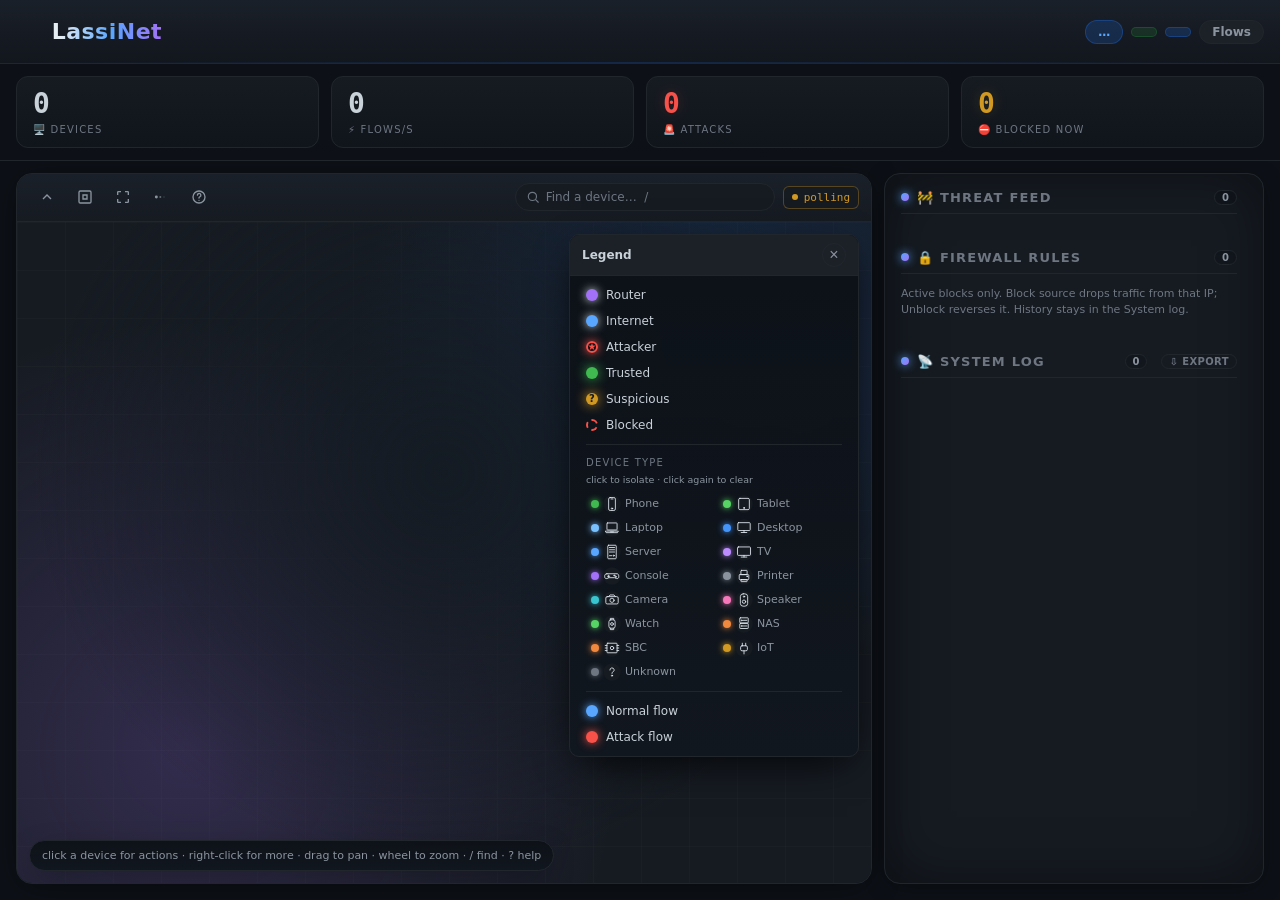
==== dashboard/index.html @ de1a6a23 "fix: update PWA cache and stop map auto-refit" ====
<!DOCTYPE html>
<html lang="en">
<head>
<meta charset="utf-8">
<meta name="viewport" content="width=device-width, initial-scale=1">
<meta name="theme-color" content="#0d1117">
<meta name="color-scheme" content="dark">
<link rel="manifest" href="manifest.webmanifest?v=3.58">
<link rel="apple-touch-icon" href="icons/icon-192.png">
<meta name="apple-mobile-web-app-capable" content="yes">
<meta name="mobile-web-app-capable" content="yes">
<meta name="apple-mobile-web-app-status-bar-style" content="black-translucent">
<meta name="apple-mobile-web-app-title" content="LassiNet">
<meta name="description" content="LassiNet — real-time network visibility, ML-based intrusion detection and firewall control in one lightweight Python app.">
<meta property="og:title" content="LassiNet — network security dashboard">
<meta property="og:description" content="Real-time network map, ML intrusion detection and one-click firewall blocking. Single Python app, no Docker, no build step.">
<meta property="og:type" content="website">
<title>LassiNet — Network Security Dashboard</title>
<link rel="icon" href="data:image/svg+xml,<svg xmlns='http://www.w3.org/2000/svg' viewBox='0 0 24 24'><text y='20' font-size='20'>🛡️</text></svg>">
<link rel="stylesheet" href="style.css?v=3.58">
<script src="vendor/vis-network.min.js?v=3.58"></script>
</head>
<body>
<header>
  <div class="brand"><span class="shield">&#128737;&#65039;</span> LassiNet</div>
  <div class="badges">
    <span id="mode-badge" class="badge" title="Demo mode: simulated traffic, no real packets">…</span>
    <span id="model-badge" class="badge secondary" title="Intrusion-detection model"></span>
    <span id="fw-badge" class="badge fw" title="Firewall provider: real enforcement or simulation"></span>
    <button type="button" id="btn-install" class="badge install" hidden title="Install LassiNet on this device">Install app</button>
    <button type="button" id="btn-flows" class="badge flows" title="Flow history (F): last 72 h of aggregated metadata">Flows</button>
  </div>
</header>

<section class="stats">
  <div class="stat" title="Devices currently visible on the map"><div class="value" id="s-devices">0</div><div class="label">🖥️ devices</div></div>
  <div class="stat" title="Completed flows per second. Each flow aggregates packets between two endpoints in a 10-second window; blocked sources are dropped."><div class="value" id="s-flows">0</div><div class="label">⚡ flows/s</div></div>
  <div class="stat danger" title="Attacks detected since LassiNet started"><div class="value" id="s-alerts">0</div><div class="label">🚨 attacks</div></div>
  <div class="stat warn" title="IPs with an active firewall block (devices and external sources)"><div class="value" id="s-blocked">0</div><div class="label">⛔ blocked now</div></div>
</section>

<main>
  <div id="map-container">
    <div id="map-toolbar">
      <div class="toolbar-group">
        <button id="btn-toggle-map" class="toolbar-btn" title="Minimize map (M)" aria-label="Minimize map" aria-expanded="true">
          <svg width="16" height="16" viewBox="0 0 24 24" fill="none" stroke="currentColor" stroke-width="2"><path d="M18 15l-6-6-6 6"/></svg>
        </button>
        <button id="btn-toggle-legend" class="toolbar-btn" title="Hide legend (L)" aria-label="Hide legend" aria-expanded="true">
          <svg width="16" height="16" viewBox="0 0 24 24" fill="none" stroke="currentColor" stroke-width="2"><rect x="3" y="3" width="18" height="18" rx="2"/><path d="M9 9h6v6H9z"/></svg>
        </button>
        <button id="btn-fit-map" class="toolbar-btn" title="Fit map view (R)" aria-label="Fit map view">
          <svg width="16" height="16" viewBox="0 0 24 24" fill="none" stroke="currentColor" stroke-width="2"><path d="M4 9V5a1 1 0 0 1 1-1h4M20 9V5a1 1 0 0 0-1-1h-4M4 15v4a1 1 0 0 0 1 1h4M20 15v4a1 1 0 0 1-1 1h-4"/></svg>
        </button>
        <button id="btn-toggle-fx" class="toolbar-btn" title="Hide traffic dots (D)" aria-label="Toggle traffic dots" aria-pressed="true">
          <svg width="16" height="16" viewBox="0 0 24 24" fill="currentColor"><circle cx="5" cy="12" r="2.2"/><circle cx="11" cy="12" r="1.5" opacity=".65"/><circle cx="16.5" cy="12" r="1" opacity=".35"/></svg>
        </button>
        <button id="btn-help" class="toolbar-btn" title="Help &amp; shortcuts (H)" aria-label="Help and shortcuts" aria-haspopup="dialog">
          <svg width="16" height="16" viewBox="0 0 24 24" fill="none" stroke="currentColor" stroke-width="2" stroke-linecap="round"><circle cx="12" cy="12" r="9"/><path d="M9.6 9.2a2.6 2.6 0 1 1 3.8 2.4c-.9.5-1.4 1-1.4 1.9"/><circle cx="12" cy="17" r="1" fill="currentColor" stroke="none"/></svg>
        </button>
      </div>
      <div id="device-picker" class="device-picker">
        <svg class="picker-icon" width="14" height="14" viewBox="0 0 24 24" fill="none" stroke="currentColor" stroke-width="2" stroke-linecap="round" aria-hidden="true"><circle cx="11" cy="11" r="7"/><path d="M16.5 16.5 21 21"/></svg>
        <input id="picker-input" type="text" placeholder="Find a device…  /" autocomplete="off" spellcheck="false"
               role="combobox" aria-expanded="false" aria-controls="picker-list" aria-autocomplete="list"
               aria-label="Find a device by name, IP, type or role">
        <div id="picker-list" class="picker-list" role="listbox" aria-label="Devices" hidden></div>
      </div>
      <span id="map-status" class="map-status" role="status">connecting…</span>
    </div>

    <div id="map"></div>

    <div id="legend">
      <div class="legend-header">
        <span>Legend</span>
        <button id="btn-legend-close" class="legend-close" aria-label="Close legend">×</button>
      </div>
      <div class="legend-content">
        <div class="li router"><span class="dot"></span><span>Router</span></div>
        <div class="li external"><span class="dot"></span><span>Internet</span></div>
        <div class="li attacker"><span class="dot">★</span><span>Attacker</span></div>
        <div class="li trusted"><span class="dot"></span><span>Trusted</span></div>
        <div class="li suspicious"><span class="dot">?</span><span>Suspicious</span></div>
        <div class="li blocked" title="Firewall block: traffic from this IP is dropped"><span class="dot"></span><span>Blocked</span></div>
        <div class="legend-sep"></div>
        <div class="legend-sub">Device type</div>
        <div class="legend-hint">click to isolate &middot; click again to clear</div>
        <div class="legend-icons" id="legend-icons"></div>
        <div class="legend-sep"></div>
        <div class="li flow"><span class="dot"></span><span>Normal flow</span></div>
        <div class="li attack-flow"><span class="dot"></span><span>Attack flow</span></div>
      </div>
    </div>

    <div id="selection-bar" hidden>
      <span class="sel-dot"></span>
      <span class="sel-name" id="sel-name"></span>
      <span class="sel-ip" id="sel-ip"></span>
      <span class="sel-kind" id="sel-kind" hidden></span>
      <span class="sel-seen" id="sel-seen" hidden></span>
      <button type="button" id="sel-block" class="sel-btn danger">Block</button>
      <button type="button" id="sel-actions" class="sel-btn" aria-haspopup="menu">Actions…</button>
      <button type="button" id="sel-close" class="sel-close" aria-label="Clear selection" title="Clear selection">×</button>
    </div>

    <div id="hint">click a device for actions · right-click for more · drag to pan · wheel to zoom · / find · ? help</div>
  </div>

  <aside>
    <h2 title="Detections. Block acts on the source IP of the alert.">&#128679; Threat feed <span class="count" id="alerts-count">0</span></h2>
    <div id="alerts" class="feed"></div>
    <h2 title="Active blocks. The system log keeps the full block/unblock history.">&#128274; Firewall rules <span class="count" id="rules-count">0</span></h2>
    <p class="section-note" id="rules-note">Active blocks only. Block source drops traffic from that IP; Unblock reverses it. History stays in the System log.</p>
    <div id="rules" class="feed"></div>
    <h2>&#128225; System log <span class="count" id="log-count">0</span><a class="feed-export" href="/api/logs/export" download title="Download the complete JSONL audit log, rotated archives included: one line per detection (repeats included), block, unblock and startup">&#8681; Export</a></h2>
    <div id="log" class="feed log"></div>
  </aside>
</main>

<div id="auth-overlay" class="modal-overlay" hidden>
  <div class="modal auth-modal" role="dialog" aria-modal="true" aria-labelledby="auth-title">
    <div class="modal-head">
      <h3 id="auth-title">Sign in</h3>
    </div>
    <div class="modal-body">
      <p class="section-note">This dashboard is protected. Paste an <strong>operator</strong> or <strong>viewer</strong> access token.</p>
      <input id="auth-token" class="auth-input" type="password" autocomplete="current-password" placeholder="Access token" />
      <p id="auth-error" class="auth-error" hidden></p>
      <button type="button" id="auth-submit" class="sel-btn danger">Sign in</button>
    </div>
  </div>
</div>

<div id="flows-overlay" class="modal-overlay" hidden>
  <div class="modal flows-modal" role="dialog" aria-modal="true" aria-labelledby="flows-title">
    <div class="modal-head">
      <div>
        <h3 id="flows-title">Flow history</h3>
        <span class="flows-subtitle">Recent aggregated conversations (10 s windows) · metadata only</span>
      </div>
      <button type="button" id="flows-close" class="modal-close" aria-label="Close flow history" title="Close (Esc)">×</button>
    </div>
    <div class="modal-body flows-body">
      <div class="flows-toolbar">
        <input id="flows-filter" class="flows-filter" type="search" placeholder="Filter by IP, device or verdict" autocomplete="off" />
        <div class="flows-kinds" role="group" aria-label="Filter by verdict">
          <button type="button" class="flows-chip active" data-flow-kind="">All</button>
          <button type="button" class="flows-chip" data-flow-kind="benign">Benign</button>
          <button type="button" class="flows-chip" data-flow-kind="attack">Attacks</button>
        </div>
        <button type="button" id="flows-refresh" class="flows-refresh">Refresh</button>
        <span id="flows-meta" class="flows-meta"></span>
      </div>
      <div class="flows-layout">
        <div id="flows-list" class="flows-list" aria-live="polite">
          <p class="flows-empty">No flow history yet. Flows appear after the first 10-second aggregation window.</p>
        </div>
        <div id="flow-detail" class="flow-detail">
          <p class="section-note">Select a flow to see which devices are communicating and what the detector decided.</p>
        </div>
      </div>
      <p class="flows-note">Metadata only: endpoints, counters, timing and verdict. Packet payloads are never stored.</p>
    </div>
  </div>
</div>

<div id="help-overlay" class="modal-overlay" hidden>
  <div class="modal" role="dialog" aria-modal="true" aria-labelledby="help-title">
    <div class="modal-head">
      <h3 id="help-title">How to use LassiNet</h3>
      <button type="button" id="help-close" class="modal-close" aria-label="Close help" title="Close (Esc)">×</button>
    </div>
    <div class="modal-body">
      <p class="lead">A live map of your network. Once you know the two colour codes, the rest is read at a glance.</p>
      <div class="help-block">
        <h4>What does Block do?</h4>
        <p><b>Block source</b> on a threat card adds a firewall rule for that alert's <b>source IP</b> — never the victim. <b>Block IP</b> on a device adds the same rule for that device. LassiNet marks it blocked, drops flows from it, stops counting and animating them, and records a <b>BLOCK</b> entry in Firewall rules. Alert history is kept.</p>
        <p>In demo mode the rule is simulated (<b>mock</b> provider): nothing on your PC changes. In live mode <b>nftables</b>, <b>OPNsense</b> or <b>Windows Firewall</b> can enforce blocks; <b>pfSense</b> is still a placeholder and reports an error instead of pretending to block. <b>Unblock</b> - on a blocked device or in a rule - reverses it.</p>
        <p class="help-tip">Demo tip: high and critical attacks are auto-blocked by default, so the simulation can go quiet. Unblock the attacker in Firewall rules to let it continue. In live mode auto-block is <b>off</b> and only touches external sources, so a false positive cannot take your LAN down.</p>
      </div>
      <div class="help-block">
        <h4>Live safety</h4>
        <p>Set <b>LASSI_LIVE_ALLOW</b> to your own CIDR (for example <code>192.168.0.0/24</code>): live mode requires it and refuses any other network (<b>LASSI_LIVE_ALLOW_ANY=1</b> is the explicit lab override); ARP discovery skips disallowed networks. <b>LASSI_PASSIVE=1</b> observes captured flows without ARP sweeps or port probes. <b>LASSI_DRY_RUN=1</b> records and shows blocks without changing the firewall. In live mode auto-block is off by default; if enabled, auto-blocks expire after <b>LASSI_AUTO_BLOCK_TTL</b> (1 h by default).</p>
      </div>
      <div class="help-grid">
        <div>
          <h4>Traffic dots</h4>
          <p><span class="help-dot normal"></span><b>Normal flow</b> — one soft blue dot per sampled flow.<br>
          <span class="help-dot attack"></span><b>Attack flow</b> — a red trail moving toward the victim.<br>
          Press <kbd>D</kbd> to hide or show all dots.</p>
        </div>
        <div>
          <h4>Device colours</h4>
          <p>Purple = router · blue = server / Internet · green = workstation / trusted · orange = IoT / suspicious · grey = printer. A red skull marks a confirmed attacker; a dashed red ring and a dimmed node mean the firewall blocked it. <b>Trusted</b> devices are protected by the server: they can never be blocked, not even by the auto-block.</p>
        </div>
        <div>
          <h4>Act on a device</h4>
          <p><b>Click</b> a device to select it and open its action bar. <b>Right-click</b> for the trust menu. <b>Double-click</b> to rename it. Use the <b>Find a device</b> box in the toolbar (or <kbd>/</kbd>) to search by name, IP, type or role. <kbd>B</kbd> blocks the selected host (never the router, the Internet or a trusted device).</p>
        </div>
        <div>
          <h4>How devices are identified</h4>
          <p>In live mode (unless passive) LassiNet sweeps the LAN with ARP (IP + MAC), then asks the local resolver for a <b>name</b> and fingerprints a handful of ports (631/9100 printer, 554 camera, 62078 iPhone, 8009 Chromecast, 5000 NAS…) to pick the icon. Results are cached per MAC, so each device is probed <b>once per 12 h</b> and never on the gateway. In demo mode the devices are scripted.</p>
        </div>
        <div>
          <h4>Right column</h4>
          <p><b>Threats</b> are detections, each with a one-click <b>Block source</b>. <b>Firewall</b> lists active blocks; Unblock removes one. <b>Log</b> is the full event stream. The column scrolls as one page.</p>
        </div>
      </div>
      <h4>Keyboard</h4>
      <div class="keys">
        <span><kbd>B</kbd> block</span><span><kbd>R</kbd> refit</span><span><kbd>M</kbd> map</span>
        <span><kbd>L</kbd> legend</span><span><kbd>D</kbd> dots</span><span><kbd>/</kbd> find</span><span><kbd>H</kbd> help</span><span><kbd>Esc</kbd> close</span>
      </div>
      <p class="help-note">In demo mode LassiNet simulates traffic and attacks on a fictional network - nothing is captured from your real network. In live mode the same map shows real devices and flows; passive and dry-run modes are shown in the header.</p>
      <p class="help-note">Press <kbd>F</kbd> for <b>Flow history</b>: select a completed flow to see source, destination and detector verdict. Only metadata is stored; packet payloads are never persisted.</p>
    </div>
  </div>
</div>

<div id="toast-container" aria-live="polite" aria-atomic="false"></div>

<script src="sw-reset.js?v=3.58"></script>
<script src="app.js?v=3.58"></script>
</body>
</html>
---- dashboard/style.css ----
:root {
  --bg: #0d1117;
  --panel: #161b22;
  --panel-elevated: #1c2128;
  --border: #21262d;
  --border-bright: #30363d;
  --text: #c9d1d9;
  --text-dim: #8b949e;
  --muted: #6e7681;
  --accent: #58a6ff;
  --accent-dim: #1f6feb33;
  --red: #f85149;
  --red-dim: #f8514933;
  --orange: #d29922;
  --orange-dim: #d2992233;
  --green: #3fb950;
  --green-dim: #23863633;
  --purple: #a371f7;
  --purple-dim: #a371f733;
  --cyan: #39c5cf;
  --font-mono: "Cascadia Mono", "JetBrains Mono", "Fira Code", Consolas, monospace;
  --font-sans: "Segoe UI", system-ui, -apple-system, sans-serif;
  --space-xs: 4px;
  --space-sm: 8px;
  --space-md: 12px;
  --space-lg: 16px;
  --space-xl: 24px;
  --space-2xl: 32px;
  --radius-sm: 6px;
  --radius-md: 10px;
  --radius-lg: 12px;
  --radius-xl: 16px;
  --toolbar-h: 48px;
  --legend-w: 290px;
}
* { box-sizing: border-box; margin: 0; padding: 0; }
::selection { background: #1f6feb55; }
::-webkit-scrollbar { width: 10px; height: 10px; }
::-webkit-scrollbar-track { background: transparent; }
::-webkit-scrollbar-thumb { background: #21262d; border-radius: 8px; border: 2px solid transparent; background-clip: content-box; }
::-webkit-scrollbar-thumb:hover { background: #30363d; }

body {
  background: var(--bg); color: var(--text);
  font-family: var(--font-sans);
  -webkit-font-smoothing: antialiased;
  -moz-osx-font-smoothing: grayscale;
  height: 100vh; display: flex; flex-direction: column; overflow: hidden;
}

/* ---- header ---- */
header {
  display: flex; align-items: center; justify-content: space-between;
  padding: var(--space-md) var(--space-xl);
  border-bottom: 1px solid var(--border);
  background: linear-gradient(180deg, #1a2029, #12161d);
  position: relative; z-index: 20;
  flex-wrap: wrap; gap: var(--space-sm);
  min-height: 64px;
}
header::after {
  content: ""; position: absolute; bottom: 0; left: 0; right: 0; height: 1px;
  background: linear-gradient(90deg, transparent, var(--accent-dim), transparent);
}
.brand {
  font-size: 22px; font-weight: 800; letter-spacing: .5px; white-space: nowrap;
  background: linear-gradient(90deg, #e6edf3 30%, #58a6ff, #a371f7);
  -webkit-background-clip: text; background-clip: text; color: transparent;
}
.brand .shield { filter: drop-shadow(0 0 8px #58a6ff66); animation: pulse-glow 3s ease-in-out infinite; }
@keyframes pulse-glow { 0%,100% { filter: drop-shadow(0 0 6px #58a6ff55); } 50% { filter: drop-shadow(0 0 14px #a371f788); } }
.badges { display: flex; gap: var(--space-sm); flex-wrap: wrap; align-items: center; }
.badge {
  font-size: 12px; padding: 4px 12px; border-radius: 999px;
  background: var(--accent-dim); color: var(--accent); border: 1px solid #1f6feb55;
  font-weight: 600; font-variant-numeric: tabular-nums; white-space: nowrap;
  transition: background .2s ease, border-color .2s ease, transform .1s ease;
  cursor: default;
}
.badge:hover { background: #1f6feb55; border-color: #1f6feb88; transform: translateY(-1px); }
.badge.warn { background: #d2992226; color: #e3b341; border-color: #d2992255; }
.badge.ok { background: #3fb95026; color: #3fb950; border-color: #3fb95055; }
.section-note.warn-note { color: #e3b341; }
.badge.secondary { background: var(--green-dim); color: var(--green); border-color: #23863655; }
.badge.install { cursor: pointer; font-family: inherit; background: var(--green-dim); color: var(--green); border: 1px solid #23863666; }
.badge.install:hover { background: #23863655; border-color: #23863688; }
.badge.flows { cursor: pointer; font-family: inherit; background: var(--panel-elevated); color: var(--text-dim); border: 1px solid var(--border); }
.badge.flows:hover { color: var(--text); border-color: var(--accent); background: #1f6feb22; }
.badge.secondary:hover { background: #23863655; border-color: #23863688; }

/* ---- stats ---- */
.stats {
  display: flex; gap: var(--space-md); padding: var(--space-md) var(--space-xl);
  position: relative; z-index: 10; flex-wrap: wrap;
  background: linear-gradient(180deg, transparent, var(--bg));
  border-bottom: 1px solid var(--border);
}
.stat {
  flex: 1 1 160px; background: linear-gradient(180deg, #161b22, #10151c);
  border: 1px solid var(--border); border-radius: var(--radius-lg); padding: var(--space-md) var(--space-lg);
  transition: transform .15s ease, border-color .15s ease, box-shadow .15s ease;
  position: relative; overflow: hidden; min-width: 140px; cursor: help;
}
.stat::before {
  content: ""; position: absolute; top: 0; left: 0; right: 0; height: 3px;
  background: linear-gradient(90deg, var(--accent), var(--purple), var(--cyan));
  opacity: 0; transition: opacity .2s ease;
}
.stat:hover { transform: translateY(-3px); border-color: var(--border-bright); box-shadow: 0 12px 32px -12px #000c; }
.stat:hover::before { opacity: 1; }
.stat.updating::after {
  content: ""; position: absolute; inset: 0; border-radius: var(--radius-lg);
  box-shadow: inset 0 0 0 1px var(--accent);
  animation: stat-pulse 0.6s ease-out;
}
@keyframes stat-pulse { 0% { box-shadow: inset 0 0 0 2px var(--accent); } 100% { box-shadow: inset 0 0 0 0 transparent; } }
.stat .value { font-size: 28px; font-weight: 700; font-variant-numeric: tabular-nums; line-height: 1.1; font-family: var(--font-mono); }
.stat .label { font-size: 10px; color: var(--muted); text-transform: uppercase; letter-spacing: 1.2px; margin-top: var(--space-xs); }
.stat.danger .value { color: var(--red); text-shadow: 0 0 16px var(--red-dim); }
.stat.warn .value { color: var(--orange); text-shadow: 0 0 16px var(--orange-dim); }

/* ---- main layout ---- */
main {
  flex: 1; display: grid;
  grid-template-columns: minmax(0, 1fr) clamp(380px, 26vw, 440px);
  grid-template-rows: minmax(0, 1fr);
  gap: var(--space-lg); padding: var(--space-lg) var(--space-xl) var(--space-xl); min-height: 0;
}

/* ---- map container ---- */
#map-container {
  position: relative;
  display: flex; flex-direction: column; background: var(--panel);
  border: 1px solid var(--border); border-radius: var(--radius-xl);
  overflow: hidden; min-height: 0;
  box-shadow: inset 0 0 80px #00000088, 0 4px 32px -8px #000a;
}
#map-container.minimized { align-self: start; }
#map-container.minimized #map { flex: 0 0 120px; height: 120px; min-height: 120px; }
#map-container.minimized #legend,
#map-container.minimized #hint { display: none; }

/* ---- map toolbar ---- */
#map-toolbar {
  display: flex; align-items: center; justify-content: space-between;
  padding: 0 var(--space-md); height: var(--toolbar-h);
  background: linear-gradient(180deg, #1a2029, #161b22);
  border-bottom: 1px solid var(--border);
  flex-shrink: 0;
}
.toolbar-group { display: flex; align-items: center; gap: 2px; }
.toolbar-btn {
  display: inline-flex; align-items: center; justify-content: center;
  width: 36px; height: 36px; border-radius: var(--radius-sm);
  background: transparent; border: 1px solid transparent; color: var(--text-dim);
  cursor: pointer; transition: all .15s ease;
}
.toolbar-btn:hover { background: var(--panel-elevated); border-color: var(--border-bright); color: var(--text); }
.toolbar-btn.off { opacity: .45; }
.toolbar-btn:active { transform: scale(0.95); }
.toolbar-btn:focus-visible { outline: 2px solid var(--accent); outline-offset: 2px; }
#map-status {
  font-size: 11px; color: var(--muted); font-variant-numeric: tabular-nums;
  padding: var(--space-xs) var(--space-sm); background: var(--panel); border: 1px solid var(--border);
  border-radius: var(--radius-sm); font-family: var(--font-mono);
  display: inline-flex; align-items: center; gap: 6px; white-space: nowrap;
}

/* ---- device picker (toolbar) ---- */
.device-picker {
  position: relative; display: flex; align-items: center; gap: 6px;
  flex: 0 1 260px; min-width: 150px; margin: 0 var(--space-sm) 0 auto;
  background: var(--panel); border: 1px solid var(--border); border-radius: 999px;
  padding: 0 10px; height: 28px;
}
.device-picker:focus-within { border-color: var(--accent); box-shadow: 0 0 0 3px #58a6ff22; }
.device-picker .picker-icon { color: var(--muted); flex: none; }
.device-picker input {
  flex: 1; min-width: 0; background: transparent; border: 0; outline: 0;
  color: var(--text); font: inherit; font-size: 12px; height: 100%;
}
.device-picker input::placeholder { color: var(--muted); }
.picker-list {
  position: absolute; top: calc(100% + 6px); left: 0; right: 0; z-index: 30;
  background: var(--panel-elevated); border: 1px solid var(--border-bright);
  border-radius: var(--radius-md); box-shadow: 0 18px 44px -14px #000f;
  max-height: 320px; overflow-y: auto; padding: 4px; min-width: 300px;
}
.picker-list[hidden] { display: none; }
.picker-row {
  display: flex; align-items: center; gap: 8px; padding: 6px 8px;
  border-radius: var(--radius-sm); cursor: pointer; font-size: 12px;
}
.picker-row:hover, .picker-row.active { background: #58a6ff1f; }
.picker-row img { width: 20px; height: 20px; flex: none; }
.picker-row .pr-name { color: var(--text); font-weight: 600; overflow: hidden; text-overflow: ellipsis; white-space: nowrap; }
.picker-row .pr-ip { color: var(--muted); font-family: var(--font-mono); font-size: 11px; white-space: nowrap; }
.picker-row .pr-kind {
  margin-left: auto; font-size: 9.5px; text-transform: uppercase; letter-spacing: .7px;
  color: var(--text-dim); background: var(--panel); border: 1px solid var(--border);
  border-radius: 999px; padding: 1px 7px; white-space: nowrap;
}
.picker-empty { padding: 10px; color: var(--muted); font-size: 12px; text-align: center; }
@media (max-width: 980px) { .device-picker { display: none; } }
#map-status::before { content: ""; width: 6px; height: 6px; border-radius: 50%; background: var(--muted); }
#map-status.live { color: var(--green); border-color: #23863655; }
#map-status.live::before { background: var(--green); box-shadow: 0 0 8px var(--green); }
#map-status.polling { color: var(--orange); border-color: #d2992255; }
#map-status.polling::before { background: var(--orange); }

/* ---- map canvas ---- */
#map {
  flex: 1; min-height: 0; position: relative;
  background:
    radial-gradient(ellipse at 50% 38%, #141b23 0%, transparent 68%),
    linear-gradient(rgba(255,255,255,.015) 1px, transparent 1px) 0 0 / 48px 48px,
    linear-gradient(90deg, rgba(255,255,255,.015) 1px, transparent 1px) 0 0 / 48px 48px,
    radial-gradient(circle at 20% 80%, var(--purple-dim) 0%, transparent 50%),
    radial-gradient(circle at 80% 20%, var(--accent-dim) 0%, transparent 40%),
    var(--panel);
}
#map.minimized { flex: 0 0 120px; height: 120px; min-height: 120px; }

/* ---- legend panel ---- */
#legend {
  position: absolute; right: var(--space-md); top: calc(var(--toolbar-h) + var(--space-md)); z-index: 15;
  background: linear-gradient(180deg, #0d1117f5, #11171f);
  border: 1px solid var(--border); border-radius: var(--radius-md);
  width: var(--legend-w); max-height: calc(100% - var(--toolbar-h) - var(--space-md)*2);
  overflow: hidden; display: flex; flex-direction: column;
  backdrop-filter: blur(10px); box-shadow: 0 12px 40px -12px #000f;
  animation: slide-in 0.3s cubic-bezier(0.16, 1, 0.3, 1);
  transform-origin: top right;
}
#legend.collapsed { transform: scaleX(0); width: 0; padding: 0; border: none; box-shadow: none; pointer-events: none; }
.legend-header {
  display: flex; align-items: center; justify-content: space-between;
  padding: var(--space-sm) var(--space-md); border-bottom: 1px solid var(--border);
  background: var(--panel-elevated); font-weight: 600; font-size: 12px;
}
.legend-close {
  width: 24px; height: 24px; border-radius: 50%; background: transparent;
  border: 1px solid var(--border); color: var(--text-dim); cursor: pointer;
  display: flex; align-items: center; justify-content: center; font-size: 16px; line-height: 1;
  transition: all .15s ease;
}
.legend-close:hover { background: var(--red-dim); border-color: var(--red); color: var(--red); }
.legend-content { padding: var(--space-sm); overflow-y: auto; display: flex; flex-direction: column; gap: var(--space-xs); }
#legend .li { display: flex; align-items: center; gap: var(--space-sm); padding: var(--space-xs) var(--space-sm); border-radius: var(--radius-sm); transition: background .15s ease; }
#legend .li:hover { background: #ffffff0a; }
#legend .li .dot {
  width: 12px; height: 12px; border-radius: 50%; display: inline-flex; align-items: center; justify-content: center;
  font-size: 10px; line-height: 1; flex-shrink: 0; box-shadow: 0 0 10px currentColor;
}
#legend .li.router .dot { background: var(--purple); }
#legend .li.external .dot { background: var(--accent); }
#legend .li.server .dot { background: var(--accent); }
#legend .li.workstation .dot { background: var(--green); }
#legend .li.iot .dot { background: var(--orange); }
#legend .li.printer .dot { background: var(--muted); }
#legend .li.attacker .dot { background: transparent; color: var(--red); border: 2px solid var(--red); }
#legend .li.trusted .dot { background: var(--green); box-shadow: 0 0 12px var(--green); }
#legend .li.suspicious .dot { background: var(--orange); color: #161b22; font-weight: 700; box-shadow: 0 0 12px var(--orange); }
#legend .li.blocked .dot { background: transparent; border: 2px dashed var(--red); color: var(--red); box-shadow: none; }
.legend-sep { height: 1px; background: var(--border); margin: var(--space-xs) var(--space-sm); }
.legend-sub {
  font-size: 10px; text-transform: uppercase; letter-spacing: 1.2px;
  color: var(--muted); padding: 0 var(--space-sm); margin-top: var(--space-xs);
}
.legend-hint { font-size: 9.5px; color: var(--text-dim); padding: 0 var(--space-sm); margin: 2px 0 4px; }
.legend-icons {
  display: grid; grid-template-columns: 1fr 1fr;
  gap: 2px var(--space-sm); padding: 0 var(--space-sm);
}
.legend-icons .lg { display: flex; align-items: center; gap: 4px; font-size: 11px; color: var(--text-dim);
  cursor: pointer; border-radius: 6px; padding: 2px 5px; margin: 0;
  transition: background .15s, outline-color .15s; }
.legend-icons .lg .lg-label { flex: 1 1 auto; min-width: 0; overflow: hidden; text-overflow: ellipsis; white-space: nowrap; }
.legend-icons .lg:hover { background: #ffffff0a; }
.legend-icons .lg.active { background: #58a6ff1f; outline: 1px solid #58a6ff66; }
.legend-icons .lg .lg-count { margin-left: auto; font-size: 9.5px; color: var(--muted); font-variant-numeric: tabular-nums; }
.legend-icons .lg img { width: 18px; height: 18px; flex: none; }
/* Same colour the node ring uses for that type, so the legend explains it. */
.legend-icons .kind-dot { width: 8px; height: 8px; border-radius: 50%; flex: none; box-shadow: 0 0 6px currentColor; }
#legend .li.flow .dot { background: var(--accent); box-shadow: 0 0 8px var(--accent); }
#legend .li.attack-flow .dot { background: var(--red); box-shadow: 0 0 10px var(--red); }
#legend .li span { font-weight: 500; font-size: 12px; }

/* ---- hint pill ---- */
#hint {
  position: absolute; left: var(--space-md); bottom: var(--space-md); z-index: 15;
  font-size: 11px; color: var(--text-dim); pointer-events: none;
  background: linear-gradient(180deg, #0d1117f5, #11171f);
  border: 1px solid var(--border); border-radius: 999px;
  padding: var(--space-sm) var(--space-md); backdrop-filter: blur(10px);
  box-shadow: 0 8px 32px -12px #000f;
  animation: fade-in-up 0.6s cubic-bezier(0.16, 1, 0.3, 1) 0.3s both;
  white-space: nowrap; max-width: calc(100% - 2*var(--space-md));
  overflow: hidden; text-overflow: ellipsis;
}
@keyframes fade-in-up { from { opacity: 0; transform: translateY(10px); } to { opacity: 1; transform: translateY(0); } }
@keyframes slide-in { from { opacity: 0; transform: translateX(20px) scaleX(0.9); } to { opacity: 1; transform: translateX(0) scaleX(1); } }

/* ---- selected-device action bar ---- */
#selection-bar {
  position: absolute; left: var(--space-md); bottom: 52px; z-index: 16;
  display: flex; align-items: center; gap: var(--space-sm);
  max-width: calc(100% - 2*var(--space-md)); padding: 6px 6px 6px 12px;
  background: linear-gradient(180deg, #161b22f5, #0d1117f5);
  border: 1px solid var(--border-bright); border-radius: 999px;
  box-shadow: 0 12px 40px -12px #000f; backdrop-filter: blur(10px);
  animation: fade-in-up 0.2s ease-out;
}
#selection-bar[hidden] { display: none; }
#selection-bar .sel-dot {
  width: 8px; height: 8px; border-radius: 50%; flex-shrink: 0;
  background: var(--accent); box-shadow: 0 0 8px var(--accent);
}
#selection-bar.blocked .sel-dot { background: var(--red); box-shadow: 0 0 8px var(--red); }
#selection-bar .sel-name {
  font-size: 13px; font-weight: 600; color: #fff; white-space: nowrap;
  overflow: hidden; text-overflow: ellipsis; max-width: 190px;
}
#selection-bar .sel-ip { font-family: var(--font-mono); font-size: 11px; color: var(--muted); white-space: nowrap; }
#selection-bar .sel-kind {
  font-size: 10px; font-weight: 600; text-transform: uppercase; letter-spacing: .8px;
  color: var(--text-dim); background: var(--panel-elevated);
  border: 1px solid var(--border); border-radius: 999px; padding: 2px 8px; white-space: nowrap;
}
#selection-bar .sel-kind[hidden] { display: none; }
#selection-bar .sel-seen { font-size: 11px; color: var(--muted); white-space: nowrap; }
#selection-bar .sel-seen[hidden] { display: none; }
.sel-btn {
  font-family: inherit; font-size: 11px; font-weight: 600; white-space: nowrap;
  padding: 5px 11px; border-radius: 999px; cursor: pointer;
  border: 1px solid var(--border-bright); background: transparent; color: var(--text);
  transition: background .12s ease, color .12s ease, border-color .12s ease;
}
.sel-btn:hover { background: var(--panel-elevated); border-color: var(--accent); color: #fff; }
.sel-btn.danger { color: var(--red); border-color: #f8514966; }
.sel-btn.danger:hover { background: var(--red); border-color: var(--red); color: #fff; }
.sel-btn.safe { color: var(--green); border-color: #3fb95066; }
.sel-btn.safe:hover { background: var(--green); border-color: var(--green); color: #fff; }
.sel-close {
  width: 24px; height: 24px; border: none; border-radius: 50%; cursor: pointer;
  display: flex; align-items: center; justify-content: center;
  background: transparent; color: var(--muted); font-size: 16px; line-height: 1;
  transition: background .12s ease, color .12s ease;
}
.sel-close:hover { background: #ffffff14; color: #fff; }
#map-container.minimized #selection-bar { display: none; }

/* ---- sidebar ---- */
aside {
  display: flex; flex-direction: column; gap: var(--space-lg); min-height: 0; min-width: 0;
  overflow-y: auto; overflow-x: hidden; scrollbar-gutter: stable;
  background: var(--panel); border: 1px solid var(--border);
  border-radius: var(--radius-xl); padding: var(--space-lg);
  box-shadow: inset 0 0 60px #00000066, 0 4px 24px -8px #000a;
}
aside h2 {
  font-size: 13px; text-transform: uppercase; letter-spacing: 1.2px; color: var(--muted);
  padding-bottom: var(--space-sm); border-bottom: 1px solid var(--border);
  display: flex; align-items: center; gap: var(--space-sm);
  margin-bottom: var(--space-xs); flex-shrink: 0;
}
aside h2 .count {
  margin-left: auto; font-size: 10px; letter-spacing: 0; font-variant-numeric: tabular-nums;
  color: var(--text-dim); background: #0d111780; border: 1px solid var(--border);
  border-radius: 999px; padding: 1px 7px;
}
/* Download of the JSONL audit log: the feed is the view, this is the record. */
aside h2 .feed-export {
  margin-left: 6px; font-size: 10px; letter-spacing: .4px; color: var(--muted);
  text-decoration: none; text-transform: uppercase; white-space: nowrap;
  border: 1px solid var(--border); border-radius: 999px; padding: 1px 7px;
}
aside h2 .feed-export:hover { color: var(--text); border-color: var(--border-bright); }
aside h2::before {
  content: ""; width: 8px; height: 8px; border-radius: 50%;
  background: linear-gradient(135deg, var(--accent), var(--purple));
  box-shadow: 0 0 10px var(--accent);
}
.section-note {
  font-size: 11px; line-height: 1.45; color: var(--muted);
  margin: calc(-1 * var(--space-sm)) 0 calc(var(--space-xs));
}
/* One page-scroll for the whole column: no more three tiny scroll areas with
   cards cut in half. The aside is tall enough for every section. */
.feed { flex: 0 0 auto; display: flex; flex-direction: column; gap: var(--space-sm); min-width: 0; }

/* ---- feed items ---- */
.alert, .rule {
  background: linear-gradient(180deg, #161b22, #11171f);
  border: 1px solid var(--border); border-left: 4px solid var(--muted);
  border-radius: var(--radius-md); padding: var(--space-md); font-size: 13px;
  animation: feed-pop 0.3s cubic-bezier(0.16, 1, 0.3, 1);
  transition: transform .12s ease, border-color .12s ease, box-shadow .12s ease, background .12s ease;
  position: relative;
}
@keyframes feed-pop { from { opacity: 0; transform: translateX(-20px) scale(0.98); } to { opacity: 1; transform: translateX(0) scale(1); } }
.alert:hover, .rule:hover { transform: translateX(6px); border-color: var(--border-bright); background: #1a2029; box-shadow: 0 12px 32px -16px #000f; }
.alert.critical { border-left-color: var(--red); box-shadow: 0 12px 32px -16px var(--red-dim); }
.alert.high { border-left-color: var(--orange); box-shadow: 0 12px 32px -16px var(--orange-dim); }
.alert.medium { border-left-color: #dbb12f; }
.alert.info { border-left-color: var(--green); }
.alert .top, .rule .top { display: flex; justify-content: space-between; gap: var(--space-sm); align-items: flex-start; flex-wrap: wrap; margin-bottom: var(--space-xs); }
.alert b { color: #fff; font-weight: 600; font-size: 13px; }

/* Dismiss one card from the feed; the JSONL audit log keeps the event. */
.alert .alert-dismiss {
  margin-left: auto; flex-shrink: 0; width: 20px; height: 20px; padding: 0;
  border: 1px solid transparent; border-radius: 50%; background: transparent;
  color: var(--muted); font-family: inherit; font-size: 15px; line-height: 1;
  cursor: pointer; transition: color .15s, border-color .15s, background .15s;
}
.alert .alert-dismiss:hover, .alert .alert-dismiss:focus-visible {
  color: var(--red); border-color: var(--red); background: var(--red-dim);
}
.alert .sev-badge {
  font-size: 9px; font-weight: 700; text-transform: uppercase; letter-spacing: 0.5px;
  padding: 2px 8px; border-radius: 4px; background: var(--red-dim); color: var(--red); border: 1px solid var(--red);
  flex-shrink: 0; margin-left: var(--space-sm);
}
.alert.high .sev-badge { background: var(--orange-dim); color: var(--orange); border-color: var(--orange); }
.alert.medium .sev-badge { background: #dbb12f33; color: #dbb12f; border-color: #dbb12f; }
.alert.info .sev-badge { background: var(--green-dim); color: var(--green); border-color: var(--green); }
/* Repeats of the same detection share one card (state.ALERT_DEDUPE_WINDOW). */
.alert .repeat-badge {
  font-size: 9px; font-weight: 700; letter-spacing: .5px; flex-shrink: 0;
  margin-left: 4px; padding: 2px 6px; border-radius: 4px;
  color: var(--text); background: var(--panel-elevated); border: 1px solid var(--border-bright);
  font-variant-numeric: tabular-nums;
}
.rule .ip { font-weight: 600; color: var(--accent); font-family: var(--font-mono); font-size: 13px; }
.rule .action { font-size: 9px; font-weight: 700; letter-spacing: .5px; padding: 2px 7px; border-radius: 4px; text-transform: uppercase; white-space: nowrap; }
.rule .action.block { color: var(--red); background: var(--red-dim); border: 1px solid #f8514966; }
.meta { color: var(--muted); font-size: 11px; line-height: 1.5; }
.meta .sensor-tag { font-size: 9px; font-weight: 600; padding: 2px 6px; border-radius: 3px; background: #8b5cf622; color: #a78bfa; border: 1px solid #8b5cf666; }
.meta .engine-tag {
  font-size: 9px; font-weight: 600; padding: 2px 6px; border-radius: 3px;
  background: var(--purple-dim); color: var(--purple); border: 1px solid var(--purple);
  margin-left: var(--space-sm); text-transform: uppercase;
}
.meta .engine-tag.rules { background: var(--orange-dim); color: var(--orange); border-color: var(--orange); }

/* ---- buttons ---- */
button.act {
  margin-top: var(--space-sm); font-size: 11px; padding: 6px 14px; border-radius: var(--radius-sm);
  border: 1px solid var(--red); background: transparent; color: var(--red); cursor: pointer;
  transition: background .12s ease, color .12s ease, transform .08s ease, box-shadow .12s ease;
  font-weight: 600; text-transform: uppercase; letter-spacing: 0.3px;
}
button.act:hover { background: var(--red); color: #fff; box-shadow: 0 6px 20px -6px var(--red); transform: translateY(-1px); }
button.act:active { transform: scale(.96); }
.blocked-tag {
  display: inline-block; margin-top: var(--space-sm); padding: 4px 9px;
  font-size: 10px; font-weight: 700; letter-spacing: .4px; text-transform: uppercase;
  color: var(--red); background: var(--red-dim); border: 1px solid #f8514966; border-radius: 4px;
}
button.act.unblock { border-color: var(--green); color: var(--green); }
button.act.unblock:hover { background: var(--green); color: #fff; box-shadow: 0 6px 20px -6px var(--green); }
.alert .triage-meta { display: flex; flex-wrap: wrap; gap: 6px; margin-top: 6px; font-size: 10px; color: var(--muted); }
.triage-badge { font-size: 9px; font-weight: 700; letter-spacing: .4px; padding: 2px 6px; border-radius: 3px; border: 1px solid var(--border-bright); }
.triage-badge.ack { color: var(--green); border-color: #3fb95066; background: var(--green-dim); }
.triage-badge.fp { color: var(--red); border-color: #f8514966; background: var(--red-dim); }
.triage-badge.closed { color: var(--muted); }
.triage-note { overflow: hidden; text-overflow: ellipsis; white-space: nowrap; max-width: 260px; }
.triage-actions { display: flex; flex-wrap: wrap; gap: 6px; margin-top: 6px; }
button.act.triage { margin-top: 0; padding: 4px 8px; font-size: 9px; text-transform: none; letter-spacing: 0; border-color: var(--border-bright); color: var(--text-dim); }
button.act.triage:hover { background: var(--panel-elevated); color: var(--text); border-color: var(--accent); box-shadow: none; }

/* ---- system log panel ---- */
aside .feed.log { flex: 0 0 auto; font-family: var(--font-mono); font-size: 11px; gap: 2px; }
.log-line {
  flex: none; padding: var(--space-xs) var(--space-md); border-radius: var(--radius-sm); background: #0d111780;
  border-left: 3px solid var(--muted); color: var(--text-dim);
  white-space: nowrap; overflow: hidden; text-overflow: ellipsis;
  transition: background .12s ease, color .12s ease, border-color .12s ease, transform .08s ease;
  animation: log-in 0.25s ease-out;
}
@keyframes log-in { from { opacity: 0; transform: translateX(-10px); } to { opacity: 1; transform: translateX(0); } }
.log-line:hover { background: #161b22cc; color: var(--text); transform: translateX(4px); }
.log-line .t { color: var(--muted); margin-right: var(--space-md); font-variant-numeric: tabular-nums; min-width: 60px; display: inline-block; }

/* empty-state tiles */
.empty {
  margin: var(--space-md) 0; padding: var(--space-lg) var(--space-md); text-align: center;
  color: var(--muted); font-size: 13px;
  border: 1px dashed var(--border); border-radius: var(--radius-md);
  background: #0d111760; transition: border-color .2s ease, background .2s ease;
}
.empty:hover { border-color: var(--border-bright); background: #0d1117a0; }
.feed-note { text-align: center; color: var(--muted); font-size: 10px; padding: var(--space-xs) 0; }

/* log severity colors */
.log-line.critical { border-left-color: var(--red); color: #ffa198; background: var(--red-dim); }
.log-line.high     { border-left-color: var(--orange); color: #ecb45c; background: var(--orange-dim); }
.log-line.warn     { border-left-color: #dbb12f; color: #d8c46a; }
.log-line.ok       { border-left-color: var(--green); color: #7ee187; background: var(--green-dim); }
.log-line.fw       { border-left-color: var(--purple); color: #b8a0f7; background: var(--purple-dim); }

/* ---- attack banner ---- */
#attack-banner {
  position: fixed; top: calc(var(--header-h, 60px) + 12px); left: 50%; transform: translateX(-50%); z-index: 100;
  background: linear-gradient(135deg, #1c1010, #2a0a0a);
  border: 2px solid var(--red); border-radius: var(--radius-lg);
  padding: var(--space-md) var(--space-lg); box-shadow: 0 20px 60px -20px #000f, 0 0 0 1px #f8514944;
  animation: banner-slide 0.4s cubic-bezier(0.16, 1, 0.3, 1);
  min-width: 380px; max-width: 90vw;
}
@keyframes banner-slide { from { opacity: 0; transform: translateX(-50%) translateY(-20px); } to { opacity: 1; transform: translateX(-50%) translateY(0); } }
#attack-banner.high { border-color: var(--orange); box-shadow: 0 20px 60px -20px #000f, 0 0 0 1px #d2992244; background: linear-gradient(135deg, #1c1808, #2a1a0a); }
#attack-banner.critical { border-color: #ff0040; box-shadow: 0 20px 60px -20px #000f, 0 0 0 1px #ff004044; background: linear-gradient(135deg, #2a0010, #1a0008); }
.banner-content { display: flex; align-items: flex-start; gap: var(--space-md); }
.banner-icon { font-size: 24px; flex-shrink: 0; margin-top: 2px; filter: drop-shadow(0 0 8px currentColor); }
.banner-text { flex: 1; min-width: 0; }
.banner-text strong { display: block; color: #fff; font-size: 14px; margin-bottom: 4px; text-transform: uppercase; letter-spacing: 0.5px; }
.banner-text span { color: var(--text-dim); font-size: 12px; line-height: 1.4; }
.banner-act { flex-shrink: 0; margin-top: 4px; padding: 8px 16px; border-radius: var(--radius-sm); border: 1px solid var(--red); background: var(--red); color: #fff; font-weight: 600; font-size: 12px; cursor: pointer; transition: all .15s ease; box-shadow: 0 4px 16px -4px var(--red); }
.banner-act:hover { background: #ff2d3d; transform: translateY(-1px); box-shadow: 0 8px 24px -6px var(--red); }
.banner-close {
  flex-shrink: 0; width: 26px; height: 26px; border-radius: 50%;
  display: inline-flex; align-items: center; justify-content: center;
  background: transparent; border: 1px solid var(--border); color: var(--text-dim);
  font-size: 16px; line-height: 1; cursor: pointer; transition: all .15s ease;
}
.banner-close:hover { background: #ffffff14; border-color: var(--border-bright); color: #fff; }
#attack-banner.high .banner-act { border-color: var(--orange); background: var(--orange); box-shadow: 0 4px 16px -4px var(--orange); }
#attack-banner.high .banner-act:hover { background: #e8a822; box-shadow: 0 8px 24px -6px var(--orange); }
#attack-banner.critical .banner-act { border-color: #ff0040; background: #ff0040; box-shadow: 0 4px 16px -4px #ff0040; }
#attack-banner.critical .banner-act:hover { background: #ff2d4a; box-shadow: 0 8px 24px -6px #ff0040; }

/* ---- trust menu ---- */
#trust-menu {
  position: fixed; z-index: 200; background: var(--panel-elevated);
  border: 1px solid var(--border); border-radius: var(--radius-md);
  padding: var(--space-sm) 0; min-width: 240px; max-width: 280px;
  box-shadow: 0 16px 48px -16px #000f, 0 0 0 1px #ffffff08;
  animation: menu-pop 0.15s ease-out;
}
@keyframes menu-pop { from { opacity: 0; transform: scale(0.95); } to { opacity: 1; transform: scale(1); } }
.trust-menu-header { padding: var(--space-sm) var(--space-md); font-weight: 600; font-size: 13px; color: var(--text); border-bottom: 1px solid var(--border); margin-bottom: var(--space-xs); }
.trust-menu-ip { color: var(--muted); font-family: var(--font-mono); font-size: 11px; font-weight: 400; margin-left: 4px; }
.trust-menu-role { padding: 0 var(--space-md) var(--space-sm); font-size: 11px; color: var(--muted); }
.trust-menu-note { padding: var(--space-sm) var(--space-md); font-size: 11px; line-height: 1.45; color: var(--muted); }
.trust-menu-role strong { color: var(--accent); }
.trust-btn { display: flex; align-items: center; gap: var(--space-sm); width: 100%; padding: var(--space-sm) var(--space-md); font-size: 12px; color: var(--text); background: transparent; border: none; cursor: pointer; text-align: left; transition: background .12s ease, color .12s ease; font-family: inherit; }
.trust-btn:hover { background: var(--border); color: var(--text); }
.trust-btn.active { background: var(--green-dim); color: var(--green); font-weight: 600; }
.trust-btn.danger { color: var(--red); border-top: 1px solid var(--border); margin-top: var(--space-xs); padding-top: var(--space-md); }
.trust-btn.danger:hover { background: var(--red-dim); color: var(--red); }
.trust-btn.safe { color: var(--green); border-top: 1px solid var(--border); margin-top: var(--space-xs); padding-top: var(--space-md); }
.trust-btn.safe:hover { background: var(--green-dim); color: var(--green); }
.trust-btn:disabled { opacity: 0.5; cursor: not-allowed; }
.trust-btn:disabled:hover { background: transparent; color: var(--text-dim); }

/* ---- help dialog ---- */
.modal-overlay {
  position: fixed; inset: 0; z-index: 300; display: flex; align-items: center; justify-content: center;
  padding: var(--space-lg); background: #000a; backdrop-filter: blur(4px);
  animation: fade-in 0.15s ease-out;
}
.modal-overlay[hidden] { display: none; }
body.modal-open { overflow: hidden; }
@keyframes fade-in { from { opacity: 0; } to { opacity: 1; } }
.modal {
  width: min(680px, 100%); max-height: min(86vh, 760px); overflow: hidden;
  display: flex; flex-direction: column;
  background: linear-gradient(180deg, var(--panel-elevated), var(--panel));
  border: 1px solid var(--border-bright); border-radius: var(--radius-xl);
  box-shadow: 0 32px 80px -24px #000;
  animation: modal-pop 0.2s cubic-bezier(0.16, 1, 0.3, 1);
}
@keyframes modal-pop { from { opacity: 0; transform: translateY(12px) scale(0.98); } to { opacity: 1; transform: none; } }
.modal-head {
  display: flex; align-items: center; justify-content: space-between; gap: var(--space-md);
  padding: var(--space-lg) var(--space-xl); border-bottom: 1px solid var(--border);
  position: sticky; top: 0; z-index: 1; background: var(--panel-elevated);
  flex-shrink: 0;
}
.modal-head h3 { font-size: 16px; color: var(--text); }
.modal-close {
  width: 30px; height: 30px; border-radius: 50%; display: flex; align-items: center; justify-content: center;
  background: transparent; border: 1px solid var(--border); color: var(--text-dim);
  font-size: 18px; line-height: 1; cursor: pointer; transition: all .15s ease; flex-shrink: 0;
}
.modal-close:hover { background: var(--red-dim); border-color: var(--red); color: var(--red); }
.auth-modal { width: min(430px, 100%); }
.flows-modal { width: min(1060px, 100%); max-height: min(92vh, 840px); }
.flows-subtitle { display: block; margin-top: 2px; color: var(--muted); font-size: 10px; line-height: 1.3; }
.auth-input {
  width: 100%; margin: var(--space-md) 0 var(--space-sm); padding: 10px 12px;
  border-radius: var(--radius-sm); border: 1px solid var(--border-bright);
  background: var(--panel-elevated); color: var(--text); font: inherit;
}
.auth-error { color: var(--red); font-size: 12px; margin: 0 0 var(--space-sm); }
/* A viewer token is read-only: hide the actions that would get a 403. */
body.read-only #sel-block, body.read-only #sel-actions,
body.read-only .act, body.read-only .alert-dismiss { display: none !important; }
.modal-body { padding: var(--space-lg) var(--space-xl) var(--space-xl); font-size: 13px; line-height: 1.6; color: var(--text-dim); overflow-y: auto; min-height: 0; overscroll-behavior: contain; }
.modal-body .lead { color: var(--text); margin-bottom: var(--space-lg); }
.modal-body b { color: var(--text); font-weight: 600; }

/* ---- flow history ------------------------------------------------------- */
.modal-body.flows-body {
  padding: 0; overflow: hidden; display: flex; flex-direction: column;
}
.flows-toolbar {
  display: flex; align-items: center; gap: var(--space-sm); flex-wrap: wrap;
  padding: var(--space-md) var(--space-xl); border-bottom: 1px solid var(--border);
  flex-shrink: 0;
}
.flows-filter {
  flex: 1 1 220px; min-width: 0; padding: 8px 10px;
  border: 1px solid var(--border-bright); border-radius: var(--radius-sm);
  background: var(--panel); color: var(--text); font: inherit; font-size: 12px;
}
.flows-filter:focus { outline: 2px solid var(--accent); outline-offset: 1px; }
.flows-kinds { display: flex; gap: 4px; }
.flows-chip {
  padding: 5px 8px; border: 1px solid var(--border); border-radius: 999px;
  background: transparent; color: var(--muted); font: inherit; font-size: 10px;
  cursor: pointer;
}
.flows-chip:hover { color: var(--text); border-color: var(--border-bright); }
.flows-chip.active { color: var(--text); background: var(--panel-elevated); border-color: var(--accent); }
.flows-refresh {
  padding: 7px 11px; border: 1px solid var(--border-bright); border-radius: var(--radius-sm);
  background: var(--panel-elevated); color: var(--text-dim); font: inherit; font-size: 11px;
  cursor: pointer;
}
.flows-refresh:hover { color: var(--text); border-color: var(--accent); }
.flows-meta { margin-left: auto; color: var(--muted); font-size: 10px; font-variant-numeric: tabular-nums; white-space: nowrap; }
.flows-layout { display: grid; grid-template-columns: minmax(0, 1.05fr) minmax(320px, .95fr); min-height: 0; flex: 1; }
.flows-list { overflow-y: auto; padding: 8px; border-right: 1px solid var(--border); min-height: 240px; overscroll-behavior: contain; }
.flows-empty { padding: var(--space-lg); color: var(--muted); font-size: 12px; line-height: 1.5; }
.flow-row {
  display: block; width: 100%; margin: 0 0 4px; padding: 9px 10px;
  border: 1px solid transparent; border-radius: var(--radius-sm);
  background: transparent; color: var(--text-dim); text-align: left; font: inherit;
  cursor: pointer; transition: background .12s ease, border-color .12s ease;
}
.flow-row:hover { background: #1f6feb18; border-color: #1f6feb44; }
.flow-row.selected { background: #1f6feb22; border-color: #1f6feb66; }
.flow-route { display: flex; align-items: center; gap: 6px; min-width: 0; color: var(--text); font-size: 12px; font-weight: 600; }
.flow-route .flow-arrow { color: var(--accent); flex-shrink: 0; }
.flow-route .flow-end { overflow: hidden; text-overflow: ellipsis; white-space: nowrap; }
.flow-sub { display: flex; gap: 8px; flex-wrap: wrap; align-items: center; margin-top: 4px; color: var(--muted); font: 10px var(--font-mono); }
.flow-verdict { padding: 1px 5px; border-radius: 3px; font: 9px var(--font-mono); text-transform: uppercase; letter-spacing: .3px; }
.flow-verdict.benign { color: var(--green); background: var(--green-dim); border: 1px solid #3fb95055; }
.flow-verdict.attack { color: var(--red); background: var(--red-dim); border: 1px solid #f8514966; }
.flow-verdict.medium { color: #dbb12f; background: #dbb12f22; border: 1px solid #dbb12f66; }
.flow-detail { overflow-y: auto; padding: var(--space-lg) var(--space-xl); min-width: 0; overscroll-behavior: contain; }
.flow-detail h4 { color: var(--text); font-size: 11px; text-transform: uppercase; letter-spacing: .9px; margin-bottom: var(--space-sm); }
.flow-detail .section-note { margin-top: 0; }
.flow-endpoints { display: grid; grid-template-columns: minmax(0, 1fr) auto minmax(0, 1fr); align-items: center; gap: var(--space-sm); }
.flow-endpoint { min-width: 0; padding: var(--space-md); border: 1px solid var(--border); border-radius: var(--radius-md); background: #0d111780; }
.flow-endpoint .flow-role { display: block; color: var(--muted); font-size: 9px; text-transform: uppercase; letter-spacing: .8px; margin-bottom: 4px; }
.flow-endpoint b { display: block; color: var(--text); font-size: 13px; overflow-wrap: anywhere; }
.flow-endpoint code { display: block; margin-top: 3px; color: var(--accent); font: 11px var(--font-mono); overflow-wrap: anywhere; }
.flow-endpoint .flow-device-meta { display: block; margin-top: 4px; color: var(--muted); font-size: 10px; }
.flow-big-arrow { color: var(--accent); font-size: 20px; }
.flow-stats { display: grid; grid-template-columns: 1fr 1fr; gap: 6px; margin-top: var(--space-md); }
.flow-stat { padding: 7px 9px; border: 1px solid var(--border); border-radius: var(--radius-sm); background: var(--panel); }
.flow-stat span { display: block; color: var(--muted); font-size: 9px; text-transform: uppercase; letter-spacing: .5px; }
.flow-stat b { display: block; margin-top: 2px; color: var(--text); font: 12px var(--font-mono); overflow-wrap: anywhere; }
.flow-verdict-box { margin-top: var(--space-md); padding: var(--space-md); border: 1px solid var(--border); border-radius: var(--radius-md); background: #0d111780; }
.flow-verdict-box .flow-verdict { font-size: 10px; }
.flow-verdict-box p { margin-top: 6px; color: var(--text-dim); font-size: 12px; }
.flows-note { flex-shrink: 0; margin: 0; padding: 8px var(--space-xl); border-top: 1px solid var(--border); color: var(--muted); font-size: 10px; }

.modal-body h4 {
  color: var(--text); font-size: 11px; text-transform: uppercase; letter-spacing: .9px;
  margin-bottom: var(--space-xs);
}
.help-grid { display: grid; grid-template-columns: 1fr 1fr; gap: var(--space-lg); margin-bottom: var(--space-lg); }
.help-dot { display: inline-block; width: 8px; height: 8px; border-radius: 50%; margin-right: 5px; vertical-align: middle; }
.help-dot.normal { background: var(--accent); box-shadow: 0 0 8px var(--accent); }
.help-dot.attack { background: var(--red); box-shadow: 0 0 8px var(--red); }
kbd {
  display: inline-block; min-width: 18px; padding: 1px 5px; margin: 0 1px;
  border: 1px solid var(--border-bright); border-bottom-width: 2px; border-radius: 4px;
  background: #0d1117; color: var(--text); font-family: var(--font-mono); font-size: 11px; text-align: center;
}
.keys { display: flex; flex-wrap: wrap; gap: var(--space-sm) var(--space-lg); margin: var(--space-sm) 0 var(--space-lg); }
.keys span { white-space: nowrap; }
.help-note { border-top: 1px solid var(--border); padding-top: var(--space-md); font-size: 12px; color: var(--muted); }
.help-block {
  margin-top: var(--space-lg); padding: var(--space-md) var(--space-lg);
  border: 1px solid var(--border); border-radius: var(--radius-md);
  background: #0d111780;
}
.help-block h4 { color: var(--text); margin-bottom: var(--space-xs); }
.help-block p + p { margin-top: var(--space-sm); }
.help-block .help-tip { color: var(--muted); font-size: 12px; }

/* ---- action toasts ---- */
#toast-container {
  position: fixed; right: 20px; bottom: 20px; z-index: 250;
  display: flex; flex-direction: column; gap: var(--space-sm);
  max-width: min(360px, calc(100vw - 40px)); pointer-events: none;
}
.toast {
  pointer-events: auto; padding: 9px 14px; border-radius: var(--radius-md);
  border: 1px solid var(--border-bright); border-left: 3px solid var(--green);
  background: #161b22f2; color: var(--text); font-size: 12px; line-height: 1.4;
  box-shadow: 0 12px 32px -12px #000; animation: toast-in 0.2s ease-out;
}
.toast.error { border-left-color: var(--red); }
.toast.out { opacity: 0; transform: translateY(6px); transition: opacity .2s ease, transform .2s ease; }
@keyframes toast-in { from { opacity: 0; transform: translateY(8px); } to { opacity: 1; transform: none; } }

/* ---- vis-network tooltips ---- */
.vis-tooltip {
  background: #0d1117ee !important;
  border: 1px solid var(--border-bright) !important; border-radius: var(--radius-md) !important;
  box-shadow: 0 16px 48px -16px #000f, 0 0 0 1px #ffffff08 !important;
  color: var(--text) !important;
  font-family: var(--font-sans) !important;
  font-size: 13px !important; padding: 12px 14px !important;
  line-height: 1.6 !important; max-width: 300px !important;
}
.vis-tooltip::before { content: ""; display: block; height: 3px; margin: -12px -14px 10px; background: linear-gradient(90deg, var(--accent), var(--purple)); border-radius: var(--radius-md) var(--radius-md) 0 0; }

/* ---- responsive ---- */
@media (max-width: 1280px) {
  main { grid-template-columns: 1fr 380px; gap: var(--space-md); padding: var(--space-md) var(--space-lg) var(--space-lg); }
  header { padding: var(--space-md) var(--space-lg); }
  .stats { padding: var(--space-md) var(--space-lg); }
}

@media (max-width: 1120px) {
  /* let the page scroll instead of squeezing three feeds into the leftover height */
  body { height: auto; min-height: 100vh; overflow-y: auto; }
  main { grid-template-columns: minmax(0, 1fr); grid-template-rows: auto auto; }
  #map-container { grid-row: auto; height: clamp(320px, 55vh, 560px); }
  #map-container.minimized { height: auto; }
  aside { grid-row: auto; overflow: visible; }
  aside .feed { flex: 0 0 auto; min-height: 0; max-height: none; }
  #legend { top: calc(var(--toolbar-h) + 8px); right: 8px; }
  #hint { display: none; }
  #selection-bar { bottom: var(--space-md); }
  header { justify-content: center; text-align: center; }
  .badges { justify-content: center; }
}

@media (max-width: 768px) {
  .stats { display: grid; grid-template-columns: 1fr 1fr; gap: var(--space-sm); }
  .stat { flex: none; width: auto; min-width: 0; }
  header { padding: var(--space-md) var(--space-md); }
  main { padding: 0 var(--space-md) var(--space-md); gap: var(--space-md); }
  aside { padding: var(--space-md); }
  aside h2 { font-size: 12px; }
  .alert, .rule { font-size: 12px; padding: var(--space-sm) var(--space-md); }
  .stat { padding: var(--space-sm) var(--space-md); }
  .stat .value { font-size: 24px; }
  #map-toolbar { padding: 0 var(--space-sm); }
  .toolbar-btn { width: 32px; height: 32px; }
  #selection-bar { left: var(--space-sm); right: var(--space-sm); bottom: var(--space-sm); flex-wrap: wrap; border-radius: var(--radius-lg); }
  #selection-bar .sel-name { max-width: 120px; }
  .help-grid { grid-template-columns: 1fr; }
  .modal-head { padding: var(--space-md) var(--space-lg); }
  .modal-body { padding: var(--space-md) var(--space-lg) var(--space-lg); }
  #toast-container { right: var(--space-md); bottom: var(--space-md); }
  #attack-banner { width: calc(100% - 24px); min-width: 0; }
  .banner-content { flex-wrap: wrap; position: relative; padding-right: 24px; }
  .banner-close { position: absolute; top: 0; right: 0; }
  .banner-act { width: 100%; }
  .vis-tooltip { display: none !important; }
  .flows-layout { grid-template-columns: 1fr; overflow: visible; flex: 0 0 auto; }
  .flows-list { max-height: 34vh; border-right: 0; border-bottom: 1px solid var(--border); }
  .flow-detail { overflow: visible; }
  .modal-body.flows-body { overflow: auto; }
}

/* ---- reduced motion ---- */
@media (prefers-reduced-motion: reduce) {
  *, *::before, *::after {
    animation-duration: 0.01ms !important;
    animation-iteration-count: 1 !important;
    transition-duration: 0.01ms !important;
  }
}

/* ---- focus visible ---- */
*:focus-visible { outline: 2px solid var(--accent); outline-offset: 2px; }
button.act:focus-visible, .toolbar-btn:focus-visible { outline-offset: 3px; }

/* ---- print styles ---- */
@media print {
  header, .stats, aside, #legend, #hint, #map-toolbar, #selection-bar, .modal-overlay, #toast-container { display: none !important; }
  main { grid-template-columns: 1fr; padding: 0; }
  #map-container { border: none; box-shadow: none; background: white; }
  #map { background: white; }
}

@supports (padding: max(0px)) {
  header {
    padding-top: max(var(--space-md), env(safe-area-inset-top));
    padding-left: max(var(--space-lg), env(safe-area-inset-left));
    padding-right: max(var(--space-lg), env(safe-area-inset-right));
  }
}
@media (max-width: 600px) {
  header { padding-left: max(var(--space-md), env(safe-area-inset-left)); padding-right: max(var(--space-md), env(safe-area-inset-right)); }
  .brand { font-size: 16px; }
  .badges { width: 100%; max-width: 100%; min-width: 0; gap: 4px; }
  .badge { max-width: 100%; font-size: 9px; padding: 4px 7px; }
  .alert { min-width: 0; }
  .stats { grid-template-columns: 1fr 1fr; gap: 8px; }
  .stat .value { font-size: 22px; }
  #map-container { height: 48vh; min-height: 280px; }
  aside { padding: var(--space-md); }
  .alert .meta, .rule .meta { overflow-wrap: anywhere; }
  .triage-actions button { flex: 1 1 auto; }
  #selection-bar { left: 8px; right: 8px; bottom: max(8px, env(safe-area-inset-bottom)); }
  .flow-endpoints { grid-template-columns: 1fr; }
  .flow-big-arrow { justify-self: center; transform: rotate(90deg); }
  .flows-meta { margin-left: 0; width: 100%; }
}
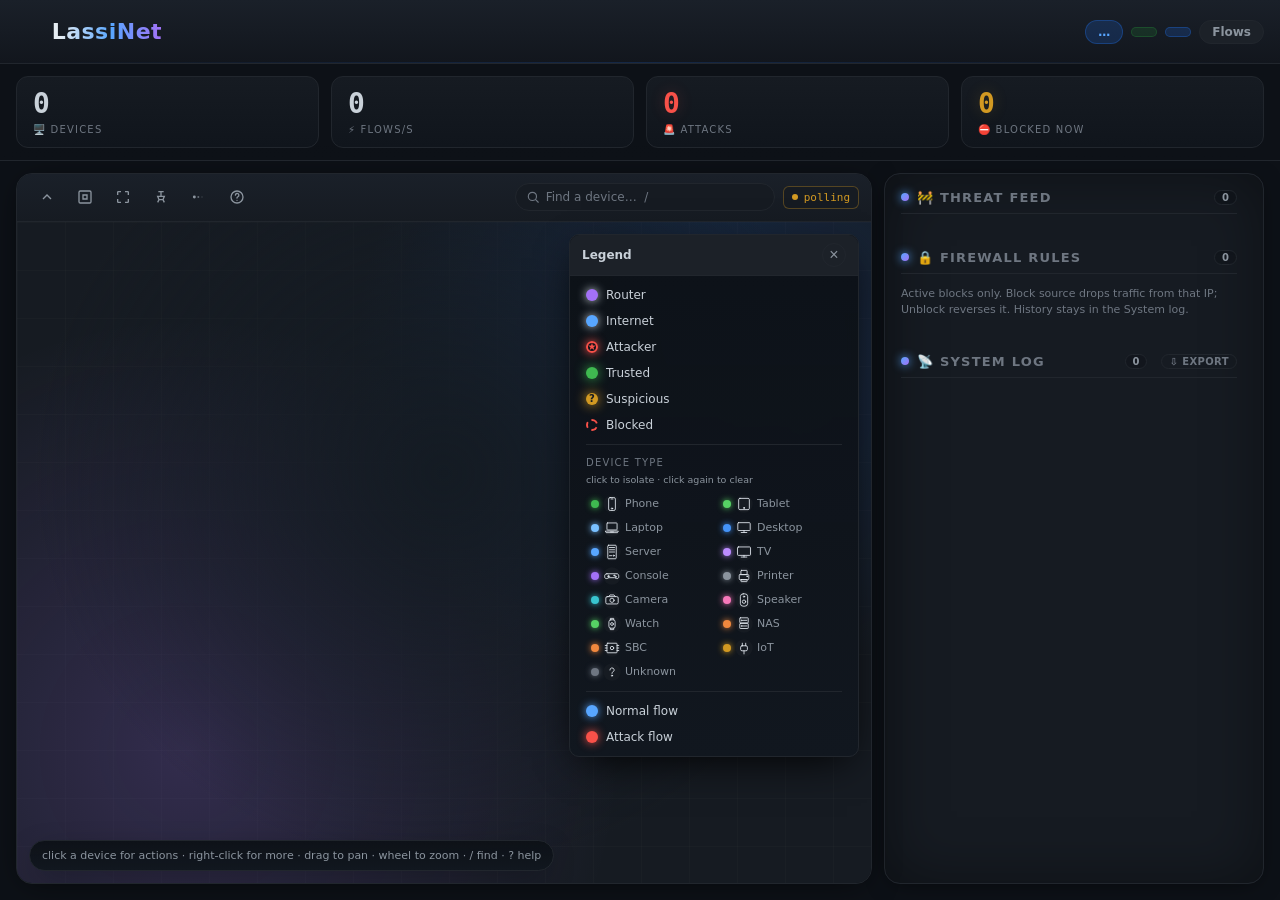
==== commit a9d22be8: "feat: add investigation, inventory, reports and compaction" ====
--- a/dashboard/index.html
+++ b/dashboard/index.html
@@ -5,7 +5,7 @@
 <meta name="viewport" content="width=device-width, initial-scale=1">
 <meta name="theme-color" content="#0d1117">
 <meta name="color-scheme" content="dark">
-<link rel="manifest" href="manifest.webmanifest?v=3.58">
+<link rel="manifest" href="manifest.webmanifest?v=3.66">
 <link rel="apple-touch-icon" href="icons/icon-192.png">
 <meta name="apple-mobile-web-app-capable" content="yes">
 <meta name="mobile-web-app-capable" content="yes">
@@ -17,8 +17,8 @@
 <meta property="og:type" content="website">
 <title>LassiNet — Network Security Dashboard</title>
 <link rel="icon" href="data:image/svg+xml,<svg xmlns='http://www.w3.org/2000/svg' viewBox='0 0 24 24'><text y='20' font-size='20'>🛡️</text></svg>">
-<link rel="stylesheet" href="style.css?v=3.58">
-<script src="vendor/vis-network.min.js?v=3.58"></script>
+<link rel="stylesheet" href="style.css?v=3.66">
+<script src="vendor/vis-network.min.js?v=3.66"></script>
 </head>
 <body>
 <header>
@@ -51,6 +51,9 @@
         </button>
         <button id="btn-fit-map" class="toolbar-btn" title="Fit map view (R)" aria-label="Fit map view">
           <svg width="16" height="16" viewBox="0 0 24 24" fill="none" stroke="currentColor" stroke-width="2"><path d="M4 9V5a1 1 0 0 1 1-1h4M20 9V5a1 1 0 0 0-1-1h-4M4 15v4a1 1 0 0 0 1 1h4M20 15v4a1 1 0 0 1-1 1h-4"/></svg>
+        </button>
+        <button id="btn-freeze-layout" class="toolbar-btn" title="Freeze existing node positions (K)" aria-label="Freeze layout" aria-pressed="true">
+          <svg width="16" height="16" viewBox="0 0 24 24" fill="none" stroke="currentColor" stroke-width="2"><path d="M8 4h8M12 4v7M7 11h10l-2 5H9zM9 16l-2 4M15 16l2 4"/></svg>
         </button>
         <button id="btn-toggle-fx" class="toolbar-btn" title="Hide traffic dots (D)" aria-label="Toggle traffic dots" aria-pressed="true">
           <svg width="16" height="16" viewBox="0 0 24 24" fill="currentColor"><circle cx="5" cy="12" r="2.2"/><circle cx="11" cy="12" r="1.5" opacity=".65"/><circle cx="16.5" cy="12" r="1" opacity=".35"/></svg>
@@ -99,6 +102,7 @@
       <span class="sel-ip" id="sel-ip"></span>
       <span class="sel-kind" id="sel-kind" hidden></span>
       <span class="sel-seen" id="sel-seen" hidden></span>
+      <button type="button" id="sel-flows" class="sel-btn" title="Show flow history for this device">Flows</button>
       <button type="button" id="sel-block" class="sel-btn danger">Block</button>
       <button type="button" id="sel-actions" class="sel-btn" aria-haspopup="menu">Actions…</button>
       <button type="button" id="sel-close" class="sel-close" aria-label="Clear selection" title="Clear selection">×</button>
@@ -137,12 +141,20 @@
     <div class="modal-head">
       <div>
         <h3 id="flows-title">Flow history</h3>
-        <span class="flows-subtitle">Recent aggregated conversations (10 s windows) · metadata only</span>
+        <span class="flows-subtitle">Recent aggregated conversations (10 s windows) — metadata only</span>
       </div>
       <button type="button" id="flows-close" class="modal-close" aria-label="Close flow history" title="Close (Esc)">×</button>
     </div>
     <div class="modal-body flows-body">
-      <div class="flows-toolbar">
+      <div class="flows-tabs" role="tablist" aria-label="Flow views">
+        <button type="button" class="flows-tab active" data-flows-view="flows" role="tab" aria-selected="true">Flows</button>
+        <button type="button" class="flows-tab" data-flows-view="top" role="tab" aria-selected="false">Top talkers</button>
+        <button type="button" class="flows-tab" data-flows-view="timeline" role="tab" aria-selected="false">Timeline</button>
+        <button type="button" class="flows-tab" data-flows-view="inventory" role="tab" aria-selected="false">Inventory</button>
+        <button type="button" class="flows-tab" data-flows-view="report" role="tab" aria-selected="false">Report</button>
+      </div>
+      <div id="flows-scope" class="flows-scope" hidden></div>
+      <div id="flows-toolbar" class="flows-toolbar">
         <input id="flows-filter" class="flows-filter" type="search" placeholder="Filter by IP, device or verdict" autocomplete="off" />
         <div class="flows-kinds" role="group" aria-label="Filter by verdict">
           <button type="button" class="flows-chip active" data-flow-kind="">All</button>
@@ -152,7 +164,7 @@
         <button type="button" id="flows-refresh" class="flows-refresh">Refresh</button>
         <span id="flows-meta" class="flows-meta"></span>
       </div>
-      <div class="flows-layout">
+      <div id="flows-layout" class="flows-layout">
         <div id="flows-list" class="flows-list" aria-live="polite">
           <p class="flows-empty">No flow history yet. Flows appear after the first 10-second aggregation window.</p>
         </div>
@@ -160,7 +172,79 @@
           <p class="section-note">Select a flow to see which devices are communicating and what the detector decided.</p>
         </div>
       </div>
+      <div id="flows-report" class="flows-report" hidden>
+        <div class="flows-toolbar">
+          <span class="flows-window-label">Summary and printable case-study snapshot</span>
+          <div class="flows-kinds" role="group" aria-label="Report window">
+            <button type="button" class="flows-chip active" data-report-hours="24">24 h</button>
+            <button type="button" class="flows-chip" data-report-hours="168">7 days</button>
+          </div>
+          <button type="button" id="report-print" class="flows-refresh">Print</button>
+          <button type="button" id="report-json" class="flows-refresh">JSON</button>
+          <button type="button" id="report-alerts-csv" class="flows-refresh">Alerts CSV</button>
+          <button type="button" id="report-timeline-csv" class="flows-refresh">Timeline CSV</button>
+        </div>
+        <div id="report-body" class="report-body"></div>
+      </div>
+      <div id="flows-inventory" class="flows-inventory" hidden>
+        <div class="flows-toolbar">
+          <input id="inventory-filter" class="flows-filter" type="search" placeholder="Filter inventory by IP, name or MAC" autocomplete="off" />
+          <button type="button" id="inventory-refresh" class="flows-refresh">Refresh</button>
+          <span id="inventory-meta" class="flows-meta"></span>
+        </div>
+        <div id="inventory-list" class="inventory-list"></div>
+      </div>
+      <div id="flows-top" class="flows-top" hidden>
+        <div class="flows-toolbar">
+          <span class="flows-window-label">Combined source + destination traffic</span>
+          <div class="flows-kinds" role="group" aria-label="Top talkers window">
+            <button type="button" class="flows-chip active" data-top-window="900">15 min</button>
+            <button type="button" class="flows-chip" data-top-window="3600">1 h</button>
+            <button type="button" class="flows-chip" data-top-window="86400">24 h</button>
+          </div>
+          <span id="flows-top-meta" class="flows-meta"></span>
+        </div>
+        <div id="flows-top-list" class="flows-top-list"></div>
+      </div>
+      <div id="flows-timeline" class="flows-timeline" hidden>
+        <div class="flows-toolbar">
+          <span class="flows-window-label">Flows/s · alerts · blocks</span>
+          <div class="flows-kinds" role="group" aria-label="Timeline window">
+            <button type="button" class="flows-chip active" data-timeline-minutes="60">1 h</button>
+            <button type="button" class="flows-chip" data-timeline-minutes="360">6 h</button>
+            <button type="button" class="flows-chip" data-timeline-minutes="1440">24 h</button>
+          </div>
+          <span id="timeline-meta" class="flows-meta"></span>
+        </div>
+        <canvas id="timeline-canvas" class="timeline-canvas" aria-label="Flow, alert and block timeline"></canvas>
+        <div class="timeline-legend">
+          <span><i class="tl-dot flows"></i>flows/s</span>
+          <span><i class="tl-dot alerts"></i>alerts</span>
+          <span><i class="tl-dot blocks"></i>blocks</span>
+        </div>
+      </div>
+      <div class="flows-footer">
+        <span id="flows-stats" class="flows-stats"></span>
+        <button type="button" id="flows-export" class="flows-refresh">Export CSV</button>
+        <button type="button" id="flows-compact" class="flows-refresh" title="Rebuild the SQLite file in the background; writes are queued while it runs">Compact DB</button>
+        <button type="button" id="flows-clear" class="flows-refresh danger" title="Delete all stored flow rows and timeline events; the SQLite file may not shrink immediately">Clear history</button>
+      </div>
       <p class="flows-note">Metadata only: endpoints, counters, timing and verdict. Packet payloads are never stored.</p>
+    </div>
+  </div>
+</div>
+
+<div id="investigation-overlay" class="modal-overlay" hidden>
+  <div class="modal investigation-modal" role="dialog" aria-modal="true" aria-labelledby="investigation-title">
+    <div class="modal-head">
+      <div>
+        <h3 id="investigation-title">Investigation</h3>
+        <span class="flows-subtitle">Device, flows, geolocation, ports and evidence</span>
+      </div>
+      <button type="button" id="investigation-close" class="modal-close" aria-label="Close investigation" title="Close (Esc)">×</button>
+    </div>
+    <div id="investigation-body" class="modal-body investigation-body">
+      <p class="section-note">Loading investigation…</p>
     </div>
   </div>
 </div>
@@ -220,7 +304,7 @@
 
 <div id="toast-container" aria-live="polite" aria-atomic="false"></div>
 
-<script src="sw-reset.js?v=3.58"></script>
-<script src="app.js?v=3.58"></script>
+<script src="sw-reset.js?v=3.66"></script>
+<script src="app.js?v=3.66"></script>
 </body>
 </html>
--- a/dashboard/style.css
+++ b/dashboard/style.css
@@ -598,6 +598,7 @@
 /* A viewer token is read-only: hide the actions that would get a 403. */
 body.read-only #sel-block, body.read-only #sel-actions,
 body.read-only .act, body.read-only .alert-dismiss { display: none !important; }
+body.read-only [data-alert-flows] { display: inline-block !important; }
 .modal-body { padding: var(--space-lg) var(--space-xl) var(--space-xl); font-size: 13px; line-height: 1.6; color: var(--text-dim); overflow-y: auto; min-height: 0; overscroll-behavior: contain; }
 .modal-body .lead { color: var(--text); margin-bottom: var(--space-lg); }
 .modal-body b { color: var(--text); font-weight: 600; }
@@ -631,6 +632,7 @@
   cursor: pointer;
 }
 .flows-refresh:hover { color: var(--text); border-color: var(--accent); }
+.flows-refresh:disabled { opacity: .45; cursor: wait; }
 .flows-meta { margin-left: auto; color: var(--muted); font-size: 10px; font-variant-numeric: tabular-nums; white-space: nowrap; }
 .flows-layout { display: grid; grid-template-columns: minmax(0, 1.05fr) minmax(320px, .95fr); min-height: 0; flex: 1; }
 .flows-list { overflow-y: auto; padding: 8px; border-right: 1px solid var(--border); min-height: 240px; overscroll-behavior: contain; }
@@ -669,6 +671,114 @@
 .flow-verdict-box .flow-verdict { font-size: 10px; }
 .flow-verdict-box p { margin-top: 6px; color: var(--text-dim); font-size: 12px; }
 .flows-note { flex-shrink: 0; margin: 0; padding: 8px var(--space-xl); border-top: 1px solid var(--border); color: var(--muted); font-size: 10px; }
+.flows-tabs {
+  display: flex; gap: 2px; padding: 8px var(--space-xl) 0;
+  border-bottom: 1px solid var(--border); flex-shrink: 0;
+}
+.flows-tab {
+  padding: 7px 11px; border: 0; border-bottom: 2px solid transparent;
+  background: transparent; color: var(--muted); font: inherit; font-size: 11px;
+  cursor: pointer;
+}
+.flows-tab:hover { color: var(--text); }
+.flows-tab.active { color: var(--text); border-bottom-color: var(--accent); }
+.flows-scope {
+  display: flex; align-items: center; gap: 8px; flex-wrap: wrap;
+  padding: 7px var(--space-xl); border-bottom: 1px solid var(--border);
+  color: var(--text-dim); background: #58a6ff0d; font-size: 11px;
+}
+.flows-scope[hidden] { display: none; }
+.flows-scope b { color: var(--text); }
+.flows-scope button {
+  margin-left: auto; padding: 3px 8px; border: 1px solid var(--border);
+  border-radius: 999px; background: transparent; color: var(--muted);
+  font: inherit; font-size: 10px; cursor: pointer;
+}
+.flows-scope button:hover { color: var(--text); border-color: var(--accent); }
+.flows-window-label { color: var(--muted); font-size: 11px; margin-right: auto; }
+.flows-top { flex: 1; min-height: 0; overflow-y: auto; padding: var(--space-md) var(--space-xl); }
+.flows-inventory { flex: 1; min-height: 0; display: flex; flex-direction: column; }
+.flows-report { flex: 1; min-height: 0; overflow-y: auto; display: flex; flex-direction: column; }
+.report-body { padding: var(--space-md) var(--space-xl); }
+.report-summary { display: grid; grid-template-columns: repeat(4, minmax(0, 1fr)); gap: 6px; }
+.report-card { padding: 9px 10px; border: 1px solid var(--border); border-radius: var(--radius-sm); background: #0d111780; }
+.report-card span { display: block; color: var(--muted); font-size: 9px; text-transform: uppercase; letter-spacing: .5px; }
+.report-card b { display: block; color: var(--text); font: 15px var(--font-mono); margin-top: 2px; }
+.report-section { margin-top: var(--space-md); }
+.report-section h4 { color: var(--text); font-size: 11px; text-transform: uppercase; letter-spacing: .8px; margin-bottom: 6px; }
+.report-table { width: 100%; border-collapse: collapse; font-size: 11px; }
+.report-table th, .report-table td { padding: 5px 6px; border-bottom: 1px solid var(--border); text-align: left; }
+.report-table th { color: var(--muted); font-weight: 500; text-transform: uppercase; font-size: 9px; letter-spacing: .4px; }
+.report-table td { color: var(--text-dim); }
+.report-table td:last-child, .report-table th:last-child { text-align: right; }
+
+.inventory-list { flex: 1; min-height: 0; overflow-y: auto; padding: 8px var(--space-xl); }
+.inventory-row {
+  display: grid; grid-template-columns: minmax(0, 1.2fr) minmax(130px, .8fr) repeat(3, auto);
+  align-items: center; gap: 8px; width: 100%; padding: 8px 10px; margin-bottom: 4px;
+  border: 1px solid var(--border); border-radius: var(--radius-sm);
+  background: #0d111780; color: var(--text-dim); font: inherit; text-align: left; cursor: pointer;
+}
+.inventory-row:hover { border-color: var(--accent); background: #1f6feb18; }
+.inventory-name { color: var(--text); font-size: 12px; font-weight: 600; overflow: hidden; text-overflow: ellipsis; white-space: nowrap; }
+.inventory-name code { color: var(--accent); font: 10px var(--font-mono); margin-left: 5px; }
+.inventory-meta-cell { font-size: 10px; color: var(--muted); white-space: nowrap; }
+.inventory-meta-cell b { display: block; color: var(--text); font: 10px var(--font-mono); }
+.inventory-empty { padding: var(--space-lg); color: var(--muted); font-size: 12px; }
+
+.flows-top-list { display: flex; flex-direction: column; gap: 6px; }
+.top-row {
+  display: grid; grid-template-columns: 28px minmax(0, 1fr) minmax(110px, auto) auto;
+  align-items: center; gap: 8px; width: 100%; padding: 8px 10px;
+  border: 1px solid var(--border); border-radius: var(--radius-sm);
+  background: #0d111780; color: var(--text-dim); font: inherit; text-align: left;
+  cursor: pointer;
+}
+.top-row:hover { border-color: var(--accent); background: #1f6feb18; }
+.top-rank { color: var(--muted); font: 11px var(--font-mono); text-align: right; }
+.top-name { color: var(--text); font-size: 12px; font-weight: 600; overflow: hidden; text-overflow: ellipsis; white-space: nowrap; }
+.top-name code { color: var(--accent); font: 10px var(--font-mono); margin-left: 5px; }
+.top-role { color: var(--muted); font-size: 9px; font-weight: 400; margin-left: 6px; }
+.top-bar { height: 5px; border-radius: 999px; background: var(--panel-elevated); overflow: hidden; }
+.top-bar i { display: block; height: 100%; border-radius: inherit; background: linear-gradient(90deg, var(--accent), var(--purple)); }
+.top-stats { color: var(--text); font: 10px var(--font-mono); white-space: nowrap; text-align: right; }
+.top-stats span { display: block; color: var(--muted); font-size: 9px; }
+.flows-top-empty { padding: var(--space-lg); color: var(--muted); font-size: 12px; }
+.flows-timeline { flex: 1; min-height: 0; overflow: hidden; display: flex; flex-direction: column; }
+.timeline-canvas { display: block; width: 100%; flex: 1; min-height: 200px; background: #0d111780; }
+.timeline-legend { display: flex; gap: 16px; flex-wrap: wrap; padding: 6px var(--space-xl); border-top: 1px solid var(--border); color: var(--muted); font-size: 10px; flex-shrink: 0; }
+.tl-dot { display: inline-block; width: 7px; height: 7px; border-radius: 50%; margin-right: 4px; vertical-align: middle; }
+.tl-dot.flows { background: var(--accent); box-shadow: 0 0 6px var(--accent); }
+.tl-dot.alerts { background: var(--red); box-shadow: 0 0 6px var(--red); }
+.tl-dot.blocks { background: var(--orange); box-shadow: 0 0 6px var(--orange); }
+.flows-footer { display: flex; align-items: center; gap: 8px; flex-wrap: wrap; padding: 8px var(--space-xl); border-top: 1px solid var(--border); flex-shrink: 0; }
+.flows-stats { flex: 1 1 220px; color: var(--muted); font-size: 10px; font-variant-numeric: tabular-nums; }
+.flows-refresh.danger { color: var(--red); border-color: #f8514955; }
+.flows-refresh.danger:hover { color: #fff; background: var(--red-dim); border-color: var(--red); }
+.flows-footer [hidden] { display: none !important; }
+.investigation-modal { width: min(960px, 100%); max-height: min(92vh, 860px); }
+.investigation-body { overflow-y: auto; }
+.investigation-head { display: flex; align-items: flex-start; justify-content: space-between; gap: var(--space-md); flex-wrap: wrap; margin-bottom: var(--space-md); }
+.investigation-head h4 { color: var(--text); font-size: 17px; margin-bottom: 2px; }
+.investigation-actions { display: flex; gap: 5px; flex-wrap: wrap; }
+.investigation-grid { display: grid; grid-template-columns: repeat(3, minmax(0, 1fr)); gap: 6px; }
+.investigation-card { padding: 8px 10px; border: 1px solid var(--border); border-radius: var(--radius-sm); background: #0d111780; min-width: 0; }
+.investigation-label { display: block; color: var(--muted); font-size: 9px; text-transform: uppercase; letter-spacing: .6px; }
+.investigation-card b { display: block; color: var(--text); font: 12px var(--font-mono); overflow-wrap: anywhere; margin-top: 2px; }
+.investigation-card small { display: block; color: var(--muted); font-size: 10px; margin-top: 2px; }
+.investigation-section { margin-top: var(--space-md); padding-top: var(--space-md); border-top: 1px solid var(--border); }
+.investigation-section h4 { color: var(--text); font-size: 11px; text-transform: uppercase; letter-spacing: .8px; margin-bottom: 6px; }
+.investigation-chips { display: flex; flex-wrap: wrap; gap: 4px; }
+.investigation-line { padding: 6px 8px; border: 1px solid var(--border); border-radius: var(--radius-sm); margin-bottom: 4px; background: #0d111780; }
+.investigation-line b { color: var(--text); font-size: 12px; display: block; }
+.investigation-line span { color: var(--text-dim); font: 10px var(--font-mono); }
+.investigation-line small { display: block; color: var(--muted); font-size: 10px; margin-top: 2px; overflow-wrap: anywhere; }
+.investigation-flow { display: flex; justify-content: space-between; gap: 8px; width: 100%; padding: 6px 8px; margin-bottom: 3px; border: 1px solid var(--border); border-radius: var(--radius-sm); background: #0d111780; color: var(--text-dim); font: inherit; text-align: left; cursor: pointer; }
+.investigation-flow:hover { border-color: var(--accent); color: var(--text); }
+.investigation-flow small { color: var(--muted); font: 10px var(--font-mono); white-space: nowrap; }
+.flows-toolbar[hidden], .flows-layout[hidden], .flows-top[hidden],
+.flows-timeline[hidden], .flows-inventory[hidden], .flows-report[hidden] { display: none !important; }
+
 
 .modal-body h4 {
   color: var(--text); font-size: 11px; text-transform: uppercase; letter-spacing: .9px;
@@ -772,6 +882,15 @@
   .flows-list { max-height: 34vh; border-right: 0; border-bottom: 1px solid var(--border); }
   .flow-detail { overflow: visible; }
   .modal-body.flows-body { overflow: auto; }
+  .flows-tabs { padding-left: var(--space-md); padding-right: var(--space-md); }
+  .flows-scope, .flows-footer, .timeline-legend { padding-left: var(--space-md); padding-right: var(--space-md); }
+  .flows-top { padding: var(--space-md); }
+  .top-row { grid-template-columns: 22px minmax(0, 1fr) auto; }
+  .top-bar { grid-column: 2 / -1; height: 4px; }
+  .flows-window-label { width: 100%; }
+  .inventory-row { grid-template-columns: 1fr; gap: 3px; }
+  .inventory-meta-cell { display: flex; align-items: baseline; gap: 6px; }
+  .investigation-grid { grid-template-columns: 1fr 1fr; }
 }
 
 /* ---- reduced motion ---- */
@@ -789,10 +908,14 @@
 
 /* ---- print styles ---- */
 @media print {
-  header, .stats, aside, #legend, #hint, #map-toolbar, #selection-bar, .modal-overlay, #toast-container { display: none !important; }
-  main { grid-template-columns: 1fr; padding: 0; }
-  #map-container { border: none; box-shadow: none; background: white; }
-  #map { background: white; }
+  body * { visibility: hidden; }
+  #flows-overlay, #flows-overlay * { visibility: visible; }
+  #flows-overlay { position: absolute; inset: 0; background: #fff; padding: 0; }
+  .flows-modal { width: 100%; max-height: none; border: 0; box-shadow: none; }
+  .modal-head, .flows-tabs, .flows-toolbar, .flows-footer, .flows-note { display: none !important; }
+  .flows-body, .flows-report { overflow: visible; display: block !important; }
+  .report-body { color: #111; }
+  .report-card, .report-table th, .report-table td { background: #fff !important; color: #111 !important; border-color: #ccc !important; }
 }
 
 @supports (padding: max(0px)) {
